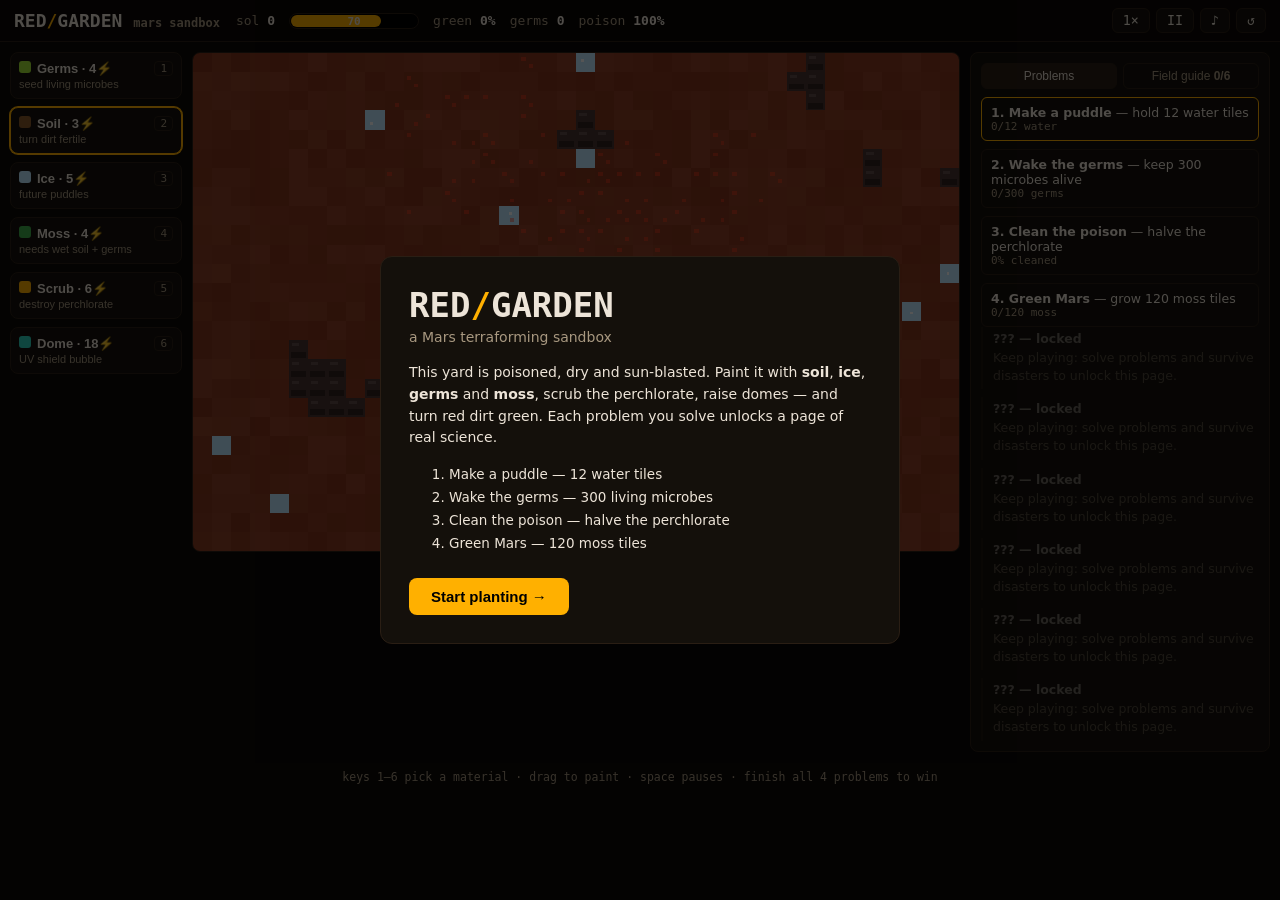
==== red-garden/index.html @ 7e9e43b1 "RED EDEN: sandbox of worlds — ABM, app, game, stories, 78 materials, 27 proven quests" ====
<!DOCTYPE html>
<html lang="en">
<head>
<meta charset="utf-8">
<meta name="viewport" content="width=device-width, initial-scale=1">
<title>RED GARDEN — a Mars terraforming sandbox</title>
<link rel="stylesheet" href="style.css">
</head>
<body>
<header id="topbar">
  <div id="brand">RED<span>/</span>GARDEN <em>mars sandbox</em></div>
  <div id="stats" class="mono">
    <span>sol <b id="st-sol">0</b></span>
    <span class="ebar"><i id="st-energy"></i><b id="st-energy-n">70</b></span>
    <span>green <b id="st-green">0%</b></span>
    <span>germs <b id="st-germs">0</b></span>
    <span>poison <b id="st-poison">100%</b></span>
  </div>
  <div id="topbtns">
    <button id="btn-speed" title="toggle speed (F)">1×</button>
    <button id="btn-pause" title="pause (Space)">II</button>
    <button id="btn-sound" title="sound on/off">♪</button>
    <button id="btn-restart" title="restart run">↺</button>
  </div>
</header>
<main id="layout">
  <nav id="toolbar" aria-label="materials"></nav>
  <section id="stage">
    <canvas id="game" width="800" height="520"></canvas>
    <div id="ticker" class="mono"></div>
  </section>
  <aside id="side">
    <div id="tabs" role="tablist">
      <button id="tab-quests" class="on" role="tab">Problems</button>
      <button id="tab-codex" class="on2" role="tab">Field guide <b id="codex-n">0/6</b></button>
    </div>
    <ol id="quests"></ol>
    <ol id="codex" hidden></ol>
  </aside>
</main>
<footer id="hint" class="mono">keys 1–6 pick a material · drag to paint · space pauses · finish all 4 problems to win</footer>
<div id="startOverlay" class="overlay">
  <div class="card">
    <h1>RED<span>/</span>GARDEN</h1>
    <p class="sub">a Mars terraforming sandbox</p>
    <p>This yard is poisoned, dry and sun-blasted. Paint it with <b>soil</b>,
    <b>ice</b>, <b>germs</b> and <b>moss</b>, scrub the perchlorate, raise domes —
    and turn red dirt green. Each problem you solve unlocks a page of real science.</p>
    <ol id="goalList">
      <li>Make a puddle — 12 water tiles</li>
      <li>Wake the germs — 300 living microbes</li>
      <li>Clean the poison — halve the perchlorate</li>
      <li>Green Mars — 120 moss tiles</li>
    </ol>
    <button id="btn-start">Start planting →</button>
  </div>
</div>
<div id="winOverlay" class="overlay" hidden>
  <div class="card">
    <h1>GARDEN<span>/</span>WON</h1>
    <p class="sub" id="win-sub">Mars is green.</p>
    <p id="win-stats" class="mono"></p>
    <button id="btn-again">Play again ↺</button>
  </div>
</div>
<script src="game.js"></script>
</body>
</html>
---- red-garden/style.css ----
:root{
  --basalt:#0B0806; --slab:#14100B; --seam:#2A1E14;
  --bone:#EDE4D8; --ash:#A89880; --amber:#FFB000;
  --rust:#FF4D2E; --brine:#2DD4BF; --spore:#A3E635;
}
*{box-sizing:border-box}
body{background:var(--basalt);color:var(--bone);
  font-family:system-ui,"Segoe UI",sans-serif;margin:0}
.mono,.tk{font-family:"JetBrains Mono",ui-monospace,monospace}
#topbar{display:flex;align-items:center;gap:16px;flex-wrap:wrap;
  padding:8px 14px;border-bottom:1px solid var(--seam);
  position:sticky;top:0;background:#0B0806f2;z-index:5}
#brand{font-family:"JetBrains Mono",monospace;font-weight:800;font-size:18px}
#brand span{color:var(--amber)} #brand em{color:var(--ash);font-size:12px;font-style:normal}
#stats{display:flex;gap:14px;font-size:13px;color:var(--ash);align-items:center}
#stats b{color:var(--bone);font-variant-numeric:tabular-nums}
.ebar{position:relative;display:inline-block;width:130px;height:16px;
  border:1px solid var(--seam);border-radius:99px;overflow:hidden;background:#000}
.ebar i{position:absolute;inset:1px;background:var(--amber);width:70%;border-radius:99px}
.ebar b{position:absolute;inset:0;text-align:center;font-size:11px;line-height:16px;color:#000}
#topbtns{margin-left:auto;display:flex;gap:6px}
#topbtns button{background:var(--slab);color:var(--bone);border:1px solid var(--seam);
  border-radius:6px;padding:4px 10px;cursor:pointer;font-family:monospace}
#topbtns button:hover{border-color:var(--amber)}
#layout{display:grid;grid-template-columns:172px minmax(0,1fr) 300px;gap:10px;
  padding:10px;max-width:1400px;margin:0 auto;align-items:start}
#toolbar{display:flex;flex-direction:column;gap:8px}
.tool{background:var(--slab);border:1px solid var(--seam);border-radius:8px;
  padding:8px;color:var(--bone);cursor:pointer;text-align:left}
.tool .swatch{display:inline-block;width:12px;height:12px;border-radius:3px;margin-right:6px}
.tool b{font-size:13px} .tool small{display:block;color:var(--ash);font-size:11px;margin-top:2px}
.tool .key{float:right;color:var(--ash);border:1px solid var(--seam);
  border-radius:4px;padding:0 5px;font-size:11px;font-family:monospace}
.tool.sel{border-color:var(--amber);box-shadow:0 0 0 1px var(--amber)}
.tool.cant{opacity:.45}
#stage{display:flex;flex-direction:column;gap:8px;min-width:0}
#game{width:100%;border:1px solid var(--seam);border-radius:8px;
  image-rendering:pixelated;background:#1a0f0a;cursor:crosshair}
#ticker{min-height:22px;font-size:12px;color:var(--amber)}
#side{background:var(--slab);border:1px solid var(--seam);border-radius:8px;padding:10px}
#tabs{display:flex;gap:6px;margin-bottom:8px}
#tabs button{flex:1;background:transparent;color:var(--ash);border:1px solid var(--seam);
  border-radius:6px;padding:5px;cursor:pointer;font-size:12px}
#tabs button.on{background:var(--seam);color:var(--bone)}
#quests,#codex{list-style:none;margin:0;padding:0;display:flex;flex-direction:column;gap:8px}
#quests li{border:1px solid var(--seam);border-radius:6px;padding:7px 9px;font-size:12.5px}
#quests li.done{border-color:var(--spore);color:var(--spore)}
#quests li.active{border-color:var(--amber)}
#quests .prog{color:var(--ash);font-family:monospace;font-size:11px}
#codex li{border-left:2px solid var(--seam);padding:4px 0 4px 10px;font-size:12.5px}
#codex li.open{border-color:var(--brine)}
#codex li.locked{opacity:.4}
#codex h4{margin:0 0 3px;font-size:12.5px}
#codex p{margin:0;color:var(--ash);line-height:1.45}
#hint{padding:8px 14px 16px;color:var(--ash);font-size:11.5px;text-align:center}
.overlay{position:fixed;inset:0;background:#000a;display:flex;
  align-items:center;justify-content:center;z-index:20}
.overlay[hidden]{display:none}
.card{background:var(--slab);border:1px solid var(--seam);border-radius:12px;
  max-width:520px;padding:28px;margin:16px}
.card h1{font-family:monospace;margin:0;font-size:34px}
.card h1 span{color:var(--amber)}
.card .sub{color:var(--ash);margin:2px 0 12px}
.card p{line-height:1.55;font-size:14px}
.card ol{font-size:13.5px;line-height:1.7;color:var(--bone)}
.card button{background:var(--amber);color:#000;border:0;border-radius:8px;
  font-size:15px;font-weight:700;padding:10px 22px;cursor:pointer;margin-top:10px}
@media (max-width:1080px){#layout{grid-template-columns:150px minmax(0,1fr)}#side{grid-column:1/-1}}
@media (prefers-reduced-motion:reduce){*{animation:none!important}}
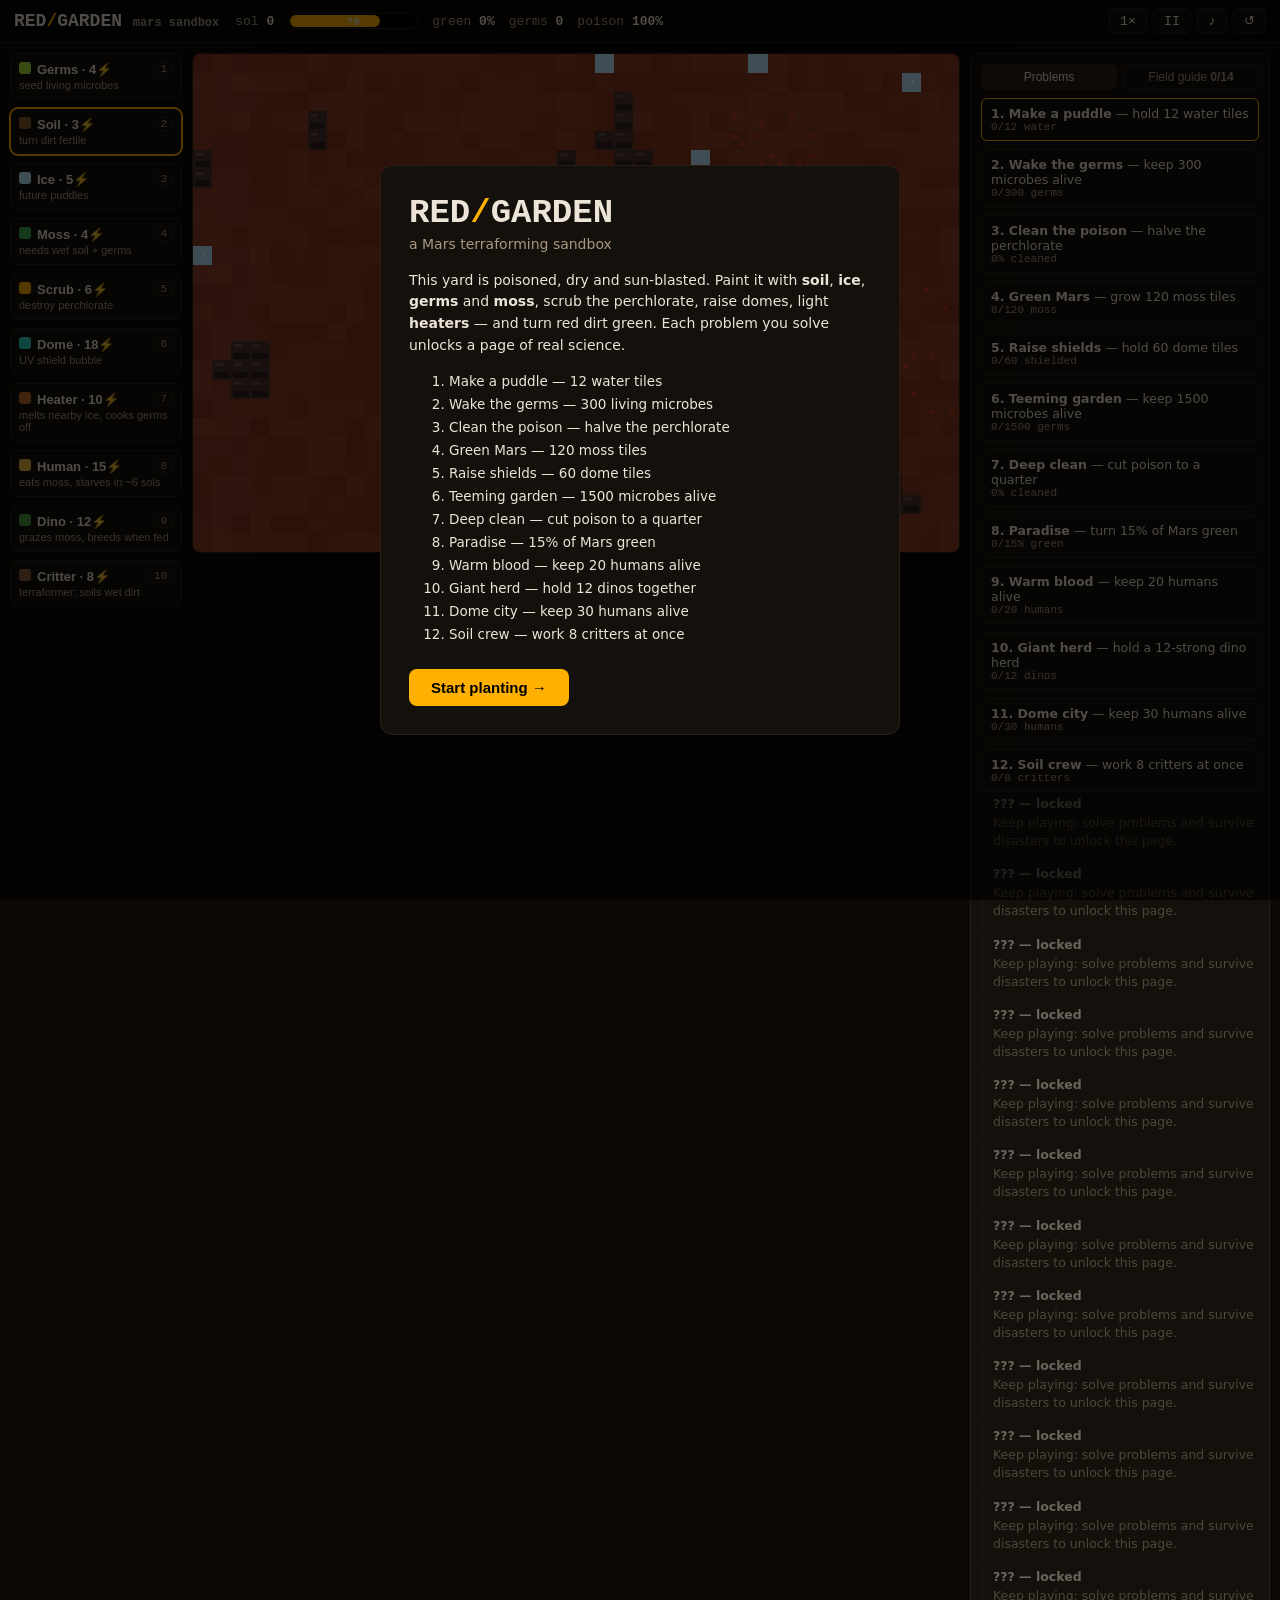
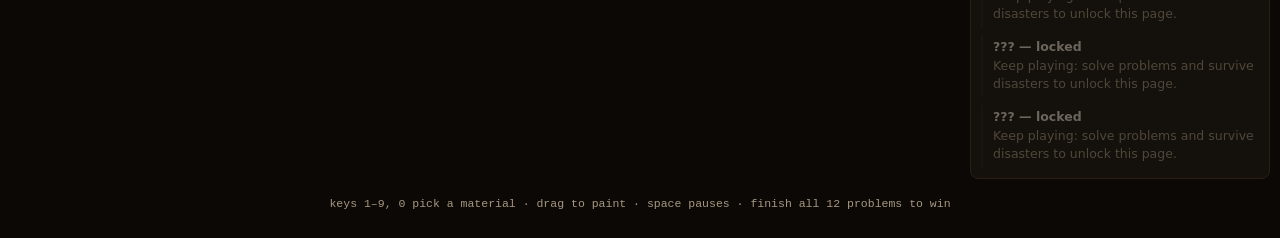
==== commit 78636678: "Batch-5 world: shale oil + amber + fossils, mushroom/kelp/flower/bee ecology, quests E12-E13, Titan " ====
--- a/red-garden/index.html
+++ b/red-garden/index.html
@@ -38,19 +38,28 @@
     <ol id="codex" hidden></ol>
   </aside>
 </main>
-<footer id="hint" class="mono">keys 1–6 pick a material · drag to paint · space pauses · finish all 4 problems to win</footer>
+<footer id="hint" class="mono">keys 1–9, 0 pick a material · drag to paint · space pauses · finish all 12 problems to win</footer>
 <div id="startOverlay" class="overlay">
   <div class="card">
     <h1>RED<span>/</span>GARDEN</h1>
     <p class="sub">a Mars terraforming sandbox</p>
     <p>This yard is poisoned, dry and sun-blasted. Paint it with <b>soil</b>,
-    <b>ice</b>, <b>germs</b> and <b>moss</b>, scrub the perchlorate, raise domes —
-    and turn red dirt green. Each problem you solve unlocks a page of real science.</p>
+    <b>ice</b>, <b>germs</b> and <b>moss</b>, scrub the perchlorate, raise domes,
+    light <b>heaters</b> — and turn red dirt green. Each problem you solve unlocks
+    a page of real science.</p>
     <ol id="goalList">
       <li>Make a puddle — 12 water tiles</li>
       <li>Wake the germs — 300 living microbes</li>
       <li>Clean the poison — halve the perchlorate</li>
       <li>Green Mars — 120 moss tiles</li>
+      <li>Raise shields — 60 dome tiles</li>
+      <li>Teeming garden — 1500 microbes alive</li>
+      <li>Deep clean — cut poison to a quarter</li>
+      <li>Paradise — 15% of Mars green</li>
+      <li>Warm blood — keep 20 humans alive</li>
+      <li>Giant herd — hold 12 dinos together</li>
+      <li>Dome city — keep 30 humans alive</li>
+      <li>Soil crew — work 8 critters at once</li>
     </ol>
     <button id="btn-start">Start planting →</button>
   </div>
